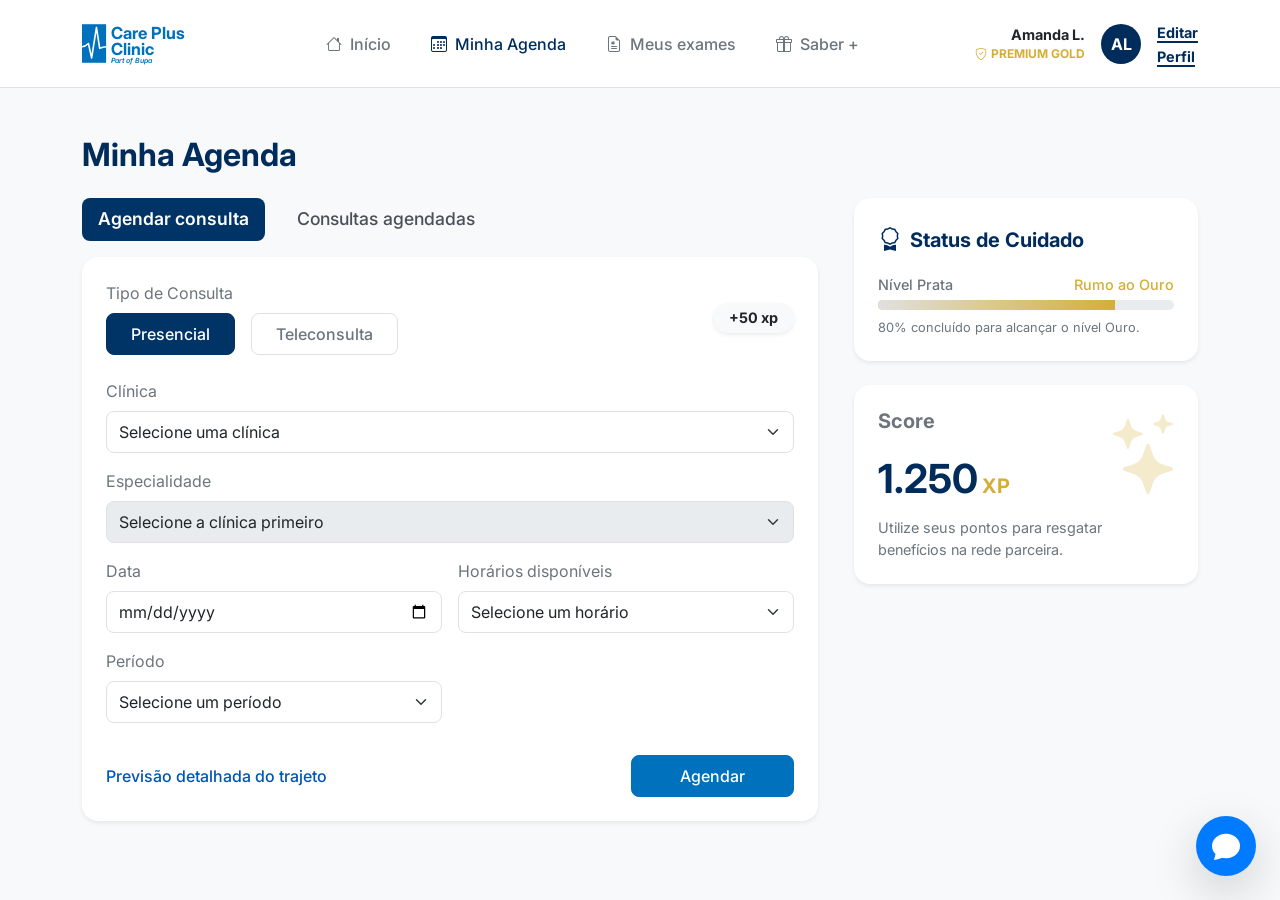
==== agenda.html @ 240b807a "Adicionadas novas clinicas e especialidades" ====
<!DOCTYPE html>
<html lang="pt-BR">
<head>
    <meta charset="UTF-8">
    <meta name="viewport" content="width=device-width, initial-scale=1.0">
    <title>Care Plus - Minha Agenda</title>
    <!-- Bootstrap CSS -->
    <link href="https://cdn.jsdelivr.net/npm/bootstrap@5.3.0/dist/css/bootstrap.min.css" rel="stylesheet">
    <!-- Google Fonts -->
    <link href="https://fonts.googleapis.com/css2?family=Inter:wght@400;500;600;700&display=swap" rel="stylesheet">
    <!-- Bootstrap Icons -->
    <link rel="stylesheet" href="https://cdn.jsdelivr.net/npm/bootstrap-icons@1.11.1/font/bootstrap-icons.css">
    <!-- Custom CSS -->
    <link rel="stylesheet" href="css/global.css">
    <link rel="stylesheet" href="css/agenda.css">
</head>
<body class="bg-light">

    <!-- Navbar -->
    <nav class="navbar navbar-expand-lg navbar-light bg-white border-bottom py-3">
        <div class="container">
            <!-- Brand / Logo -->
            <a class="navbar-brand d-flex align-items-center" href="index.html">
                <svg xmlns="http://www.w3.org/2000/svg" viewBox="0 0 350 140" height="45">
                    <g fill="#0071bc">
                        <!-- Background -->
                        <rect x="0" y="10" width="75" height="120" />
                        <!-- Heartbeat Line -->
                        <path d="M 0 80 Q 10 80 20 70 L 30 115 L 45 20 L 55 85 Q 65 80 75 80" fill="none" stroke="#ffffff" stroke-width="5" stroke-linecap="round" stroke-linejoin="round" />
                        <!-- Text -->
                        <text x="90" y="55" font-family="'Inter', sans-serif" font-size="52" font-weight="700">Care Plus</text>
                        <text x="90" y="105" font-family="'Inter', sans-serif" font-size="52" font-weight="700">Clinic</text>
                        <text x="90" y="130" font-family="'Inter', sans-serif" font-size="22" font-weight="600" font-style="italic">Part of Bupa</text>
                    </g>
                </svg>
            </a>

            <!-- Toggle Button for Mobile -->
            <button class="navbar-toggler" type="button" data-bs-toggle="collapse" data-bs-target="#navbarNav">
                <span class="navbar-toggler-icon"></span>
            </button>

            <!-- Navbar Links -->
            <div class="collapse navbar-collapse" id="navbarNav">
                <ul class="navbar-nav mx-auto">
                    <li class="nav-item me-4">
                        <a class="nav-link fw-medium text-secondary d-flex align-items-center" href="index.html">
                            <i class="bi bi-house me-2"></i> Início
                        </a>
                    </li>
                    <li class="nav-item me-4">
                        <a class="nav-link active fw-medium text-dark d-flex align-items-center" href="agenda.html">
                            <i class="bi bi-calendar3 me-2"></i> Minha Agenda
                        </a>
                    </li>
                    <li class="nav-item me-4">
                        <a class="nav-link fw-medium text-secondary d-flex align-items-center" href="exames.html">
                            <i class="bi bi-file-earmark-medical me-2"></i> Meus exames
                        </a>
                    </li>
                    <li class="nav-item">
                        <a class="nav-link fw-medium text-secondary d-flex align-items-center" href="saber.html">
                            <i class="bi bi-gift me-2"></i> Saber +
                        </a>
                    </li>
                </ul>

                <!-- User Profile -->
                <div class="d-flex align-items-center">
                    <div class="text-end me-3">
                        <div class="fw-bold text-dark" style="font-size: 0.9rem;">Amanda L.</div>
                        <div class="text-warning fw-bold d-flex align-items-center justify-content-end" style="font-size: 0.75rem;">
                            <i class="bi bi-shield-check me-1"></i> PREMIUM GOLD
                        </div>
                    </div>
                    <div class="avatar bg-primary text-white rounded-circle d-flex justify-content-center align-items-center fw-bold" style="width: 40px; height: 40px;">
                        AL
                    </div>
                    <div class="ms-3">
                        <a href="cadastro.html" class="text-decoration-none fw-bold" style="color: #002c5c; font-size: 0.9rem; border-bottom: 2px solid #002c5c;">Editar<br>Perfil</a>
                    </div>
                </div>
            </div>
        </div>
    </nav>

    <!-- Main Content -->
    <main class="container my-5">
        <h2 class="fw-bold mb-4" style="color: #002c5c;">Minha Agenda</h2>

        <div class="row">
            <!-- Left Column: Tabs and Content -->
            <div class="col-lg-8">
                <!-- Tab Buttons -->
                <div class="d-flex mb-3 gap-3">
                    <button class="btn tab-btn active" id="tab-agendar">Agendar consulta</button>
                    <button class="btn tab-btn" id="tab-consultas">Consultas agendadas</button>
                </div>

                <!-- Tab Content: Agendar Consulta -->
                <div class="card border-0 shadow-sm rounded-4 p-4 mb-4 tab-content-panel active" id="content-agendar">
                    <!-- Tipo de Consulta -->
                    <div class="mb-4 d-flex justify-content-between align-items-center">
                        <div>
                            <label class="form-label text-secondary mb-2">Tipo de Consulta</label>
                            <div class="d-flex gap-3">
                                <button type="button" id="btn-tipo-presencial" class="btn btn-primary px-4 py-2 fw-medium rounded-3" style="background-color: #003366; border-color: #003366;">Presencial</button>
                                <button type="button" id="btn-tipo-teleconsulta" class="btn btn-outline-secondary px-4 py-2 fw-medium rounded-3 bg-white" style="border-color: #dee2e6; color: #6c757d;">Teleconsulta</button>
                            </div>
                        </div>
                        <span class="badge bg-light text-dark px-3 py-2 rounded-pill shadow-sm" style="font-size: 0.9rem;">+50 xp</span>
                    </div>

                    <div class="mb-3">
                        <label class="form-label text-secondary">Clínica</label>
                        <select id="select-clinica" class="form-select rounded-3 py-2" style="border-color: #dee2e6;">
                            <option selected disabled>Selecione uma clínica</option>
                            <option value="Saúde da Mulher">Saúde da Mulher</option>
                            <option value="Vida Plus">Vida Plus</option>
                            <option value="Clínica Rios">Clínica Rios</option>
                            <option value="SP Saúde">SP Saúde</option>
                            <option value="Bem Estar Clínica">Bem Estar Clínica</option>
                            <option value="Centro Médico Avançado">Centro Médico Avançado</option>
                        </select>
                    </div>
                    <div class="mb-3">
                        <label class="form-label text-secondary">Especialidade</label>
                        <select id="select-especialidade" class="form-select rounded-3 py-2" style="border-color: #dee2e6;" disabled>
                            <option selected disabled>Selecione a clínica primeiro</option>
                        </select>
                    </div>

                    <div class="row g-3 mb-4">
                        <div class="col-md-6">
                            <label class="form-label text-secondary">Data</label>
                            <input type="date" id="input-data" class="form-control rounded-3 py-2" style="border-color: #dee2e6;">
                        </div>
                        <div class="col-md-6">
                            <label class="form-label text-secondary">Horários disponíveis</label>
                            <select id="select-horario" class="form-select rounded-3 py-2" style="border-color: #dee2e6;">
                                <option selected>Selecione um horário</option>
                                <option value="1">09:00</option>
                                <option value="2">10:00</option>
                                <option value="3">14:00</option>
                                <option value="4">15:30</option>
                            </select>
                        </div>
                        <div class="col-md-6">
                            <label class="form-label text-secondary">Período</label>
                            <select class="form-select rounded-3 py-2" style="border-color: #dee2e6;">
                                <option selected>Selecione um período</option>
                                <option value="1">Manhã</option>
                                <option value="2">Tarde</option>
                            </select>
                        </div>
                    </div>

                    <!-- Footer Actions -->
                    <div class="d-flex justify-content-between align-items-center mt-2">
                        <a href="#" class="text-decoration-none fw-medium" style="color: #0056b3;">Previsão detalhada do trajeto</a>
                        <button id="btn-agendar" type="button" class="btn btn-primary px-5 py-2 fw-medium rounded-3" style="background-color: #0071bc; border-color: #0071bc;" data-bs-toggle="modal" data-bs-target="#confirmacaoModal">
                            Agendar
                        </button>
                    </div>
                </div>

                <!-- Tab Content: Consultas Agendadas -->
                <div class="card border-0 shadow-sm rounded-4 p-4 mb-4 tab-content-panel d-none" id="content-consultas">
                    <p class="text-secondary mb-3">Próximas consultas</p>
                    <div class="border rounded-4 p-4 d-flex justify-content-between align-items-center flex-wrap gap-3">
                        <div>
                            <h5 class="fw-bold mb-3" style="color: #002c5c;">Consulta: Cardiologia com Dr. Roberto</h5>
                            <div class="d-flex gap-4 text-secondary">
                                <span class="d-flex align-items-center bg-light rounded-pill px-3 py-1" style="font-size: 0.9rem;">
                                    <i class="bi bi-clock me-2 text-primary"></i> Hoje às 15:30
                                </span>
                                <span class="d-flex align-items-center" style="font-size: 0.9rem;">
                                    <i class="bi bi-geo-alt me-2"></i> Clínica Central
                                </span>
                            </div>
                        </div>
                        <div class="d-flex gap-2">
                            <button class="btn btn-primary px-4 rounded-3" style="background-color: #0071bc; border-color: #0071bc;">Remarcar</button>
                            <button class="btn btn-outline-danger px-4 rounded-3" style="color: #e56b46; border-color: #e56b46;">Cancelar</button>
                        </div>
                    </div>
                </div>
            </div>

            <!-- Right Column: Info -->
            <div class="col-lg-4 mt-4 mt-lg-0 ps-lg-4">
                <!-- Status de Cuidado -->
                <div class="card border-0 shadow-sm rounded-4 p-4 mb-4">
                    <div class="d-flex align-items-center mb-3 fw-bold fs-5" style="color: #002c5c;">
                        <i class="bi bi-award me-2 fs-4"></i> Status de Cuidado
                    </div>
                    <div class="d-flex justify-content-between text-secondary mb-1 fw-medium" style="font-size: 0.9rem;">
                        <span>Nível Prata</span>
                        <span class="text-warning">Rumo ao Ouro</span>
                    </div>
                    <div class="progress mb-2" style="height: 10px; border-radius: 5px;">
                        <div class="progress-bar bg-warning" role="progressbar" style="width: 80%; background: linear-gradient(90deg, #e0e0e0 0%, #d4af37 100%);" aria-valuenow="80" aria-valuemin="0" aria-valuemax="100"></div>
                    </div>
                    <p class="text-secondary mb-0" style="font-size: 0.8rem;">80% concluído para alcançar o nível Ouro.</p>
                </div>

                <!-- Score -->
                <div class="card border-0 shadow-sm rounded-4 p-4 position-relative overflow-hidden">
                    <h5 class="fw-bold mb-3 text-secondary">Score</h5>
                    <div class="d-flex align-items-baseline mb-2">
                        <span class="fw-bold me-1" style="font-size: 2.5rem; color: #002c5c;">1.250</span>
                        <span class="text-warning fw-bold fs-5">XP</span>
                    </div>
                    <p class="text-secondary mb-0" style="font-size: 0.9rem; z-index: 1;">Utilize seus pontos para resgatar benefícios na rede parceira.</p>
                    <i class="bi bi-stars text-warning position-absolute opacity-25" style="font-size: 5rem; top: 10px; right: 10px; z-index: 0;"></i>
                </div>
            </div>
        </div>
    </main>

    <!-- FAB Button -->
    <button class="btn btn-primary rounded-circle position-fixed bottom-0 end-0 m-4 shadow-lg d-flex justify-content-center align-items-center p-0" style="width: 60px; height: 60px; z-index: 1000; background-color: #007bff; border: none;">
        <i class="bi bi-chat-fill text-white fs-3"></i>
    </button>

    <!-- Modal de Confirmação -->
    <div class="modal fade" id="confirmacaoModal" tabindex="-1" aria-labelledby="confirmacaoModalLabel" aria-hidden="true">
        <div class="modal-dialog modal-dialog-centered">
            <div class="modal-content border-0 rounded-4 shadow">
                <div class="modal-header border-0 pb-0">
                    <button type="button" class="btn-close" data-bs-dismiss="modal" aria-label="Close"></button>
                </div>
                <div class="modal-body text-center p-4 pt-0">
                    <i class="bi bi-calendar-check text-primary mb-3" style="font-size: 3rem;"></i>
                    <h4 class="fw-bold mb-3" style="color: #002c5c;">Confirmar Agendamento</h4>
                    <p class="text-secondary fs-5 mb-4" id="modal-mensagem">
                        Confirma o agendamento da consulta de <strong id="modal-especialidade">Clínica Geral</strong>, no horário <strong id="modal-horario">selecionado</strong> com o(a) doutor(a) na clínica <strong id="modal-clinica">indicada</strong>?
                    </p>
                    <div class="d-flex justify-content-center gap-3">
                        <button type="button" class="btn btn-outline-secondary px-4 py-2 rounded-3 fw-medium" data-bs-dismiss="modal">Não confirmo</button>
                        <button type="button" class="btn btn-primary px-4 py-2 rounded-3 fw-medium" style="background-color: #0d6efd; border-color: #0d6efd;" data-bs-dismiss="modal" onclick="confirmarAgendamento()">Confirmo</button>
                    </div>
                </div>
            </div>
        </div>
    </div>

    <!-- Bootstrap JS -->
    <script src="https://cdn.jsdelivr.net/npm/bootstrap@5.3.0/dist/js/bootstrap.bundle.min.js"></script>
    <!-- Custom JS -->
    <script src="js/agenda.js"></script>
</body>
</html>
---- css/global.css ----
body {
    font-family: 'Inter', sans-serif;
    background-color: #f8f9fc !important;
}

/* Typography Colors */
.text-primary {
    color: #002c5c !important;
}
.bg-primary {
    background-color: #002c5c !important;
}
.text-warning {
    color: #d4af37 !important; /* Gold tone from image */
}
.bg-warning {
    background-color: #d4af37 !important;
}

/* Nav Link Hover states */
.navbar-nav .nav-link {
    transition: color 0.2s ease;
}
.navbar-nav .nav-link:hover {
    color: #002c5c !important;
}
.navbar-nav .nav-link.active {
    color: #002c5c !important;
}
---- css/agenda.css ----
/* Estilos específicos da tela de agenda */

/* Estilos das Abas */
.tab-btn {
    background-color: transparent;
    color: #495057;
    border: none;
    font-size: 1.1rem;
    padding: 0.5rem 1rem;
    border-radius: 8px;
    font-weight: 500;
    transition: all 0.3s ease;
}

.tab-btn:hover {
    background-color: #f8f9fa;
    color: #002c5c;
}

.tab-btn.active {
    background-color: #003366;
    color: white;
    font-weight: 600;
}

/* Transição de painéis */
.tab-content-panel {
    transition: opacity 0.3s ease;
}
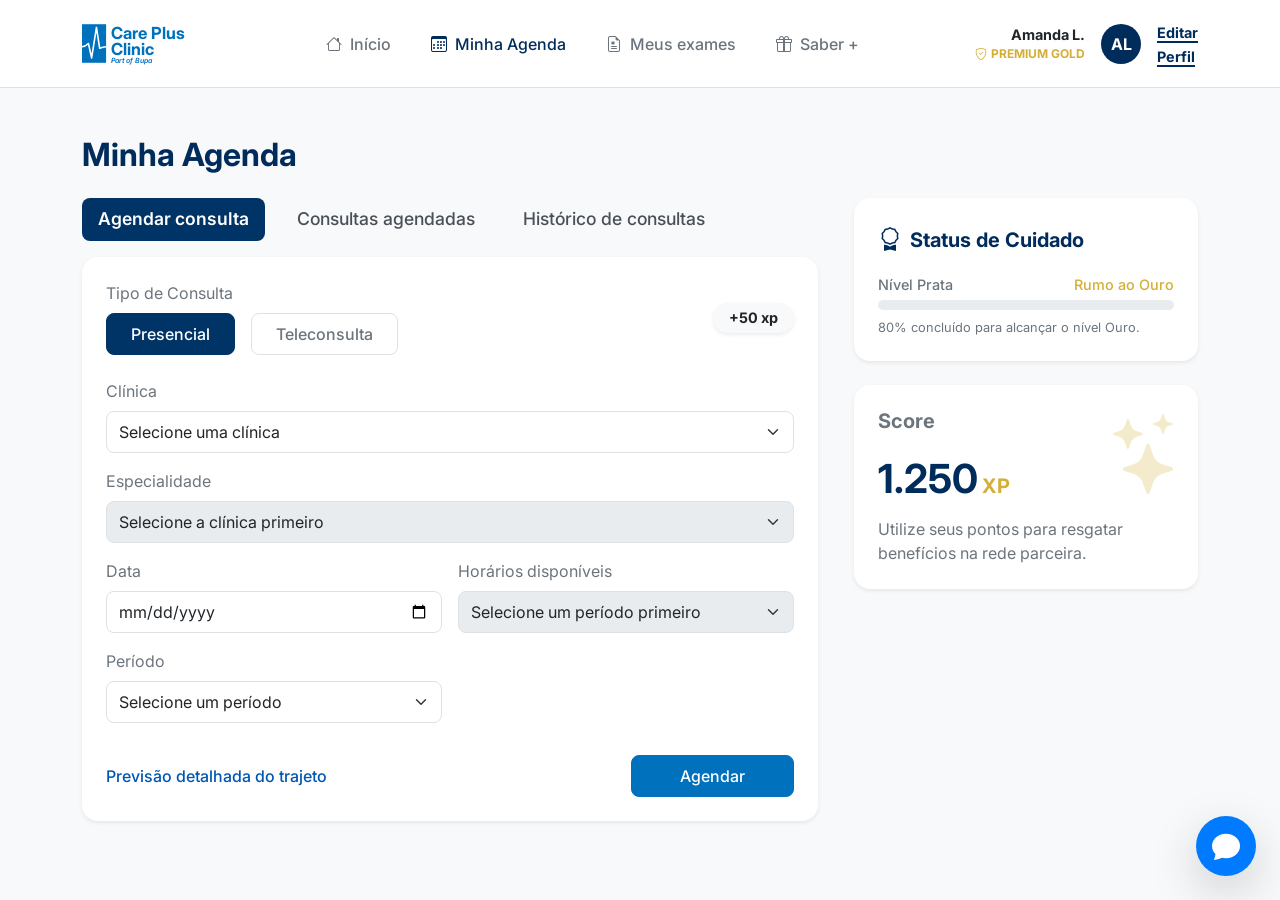
==== commit 31efbfa0: "feat: implement dynamic scheduling interface with new agenda tabs, integrated JavaScript logic, and " ====
--- a/agenda.html
+++ b/agenda.html
@@ -68,16 +68,16 @@
                 <!-- User Profile -->
                 <div class="d-flex align-items-center">
                     <div class="text-end me-3">
-                        <div class="fw-bold text-dark" style="font-size: 0.9rem;">Amanda L.</div>
-                        <div class="text-warning fw-bold d-flex align-items-center justify-content-end" style="font-size: 0.75rem;">
+                        <div class="fw-bold text-dark text-sm">Amanda L.</div>
+                        <div class="text-warning fw-bold d-flex align-items-center justify-content-end text-xs">
                             <i class="bi bi-shield-check me-1"></i> PREMIUM GOLD
                         </div>
                     </div>
-                    <div class="avatar bg-primary text-white rounded-circle d-flex justify-content-center align-items-center fw-bold" style="width: 40px; height: 40px;">
+                    <div class="avatar avatar-sm bg-primary text-white rounded-circle d-flex justify-content-center align-items-center fw-bold">
                         AL
                     </div>
                     <div class="ms-3">
-                        <a href="cadastro.html" class="text-decoration-none fw-bold" style="color: #002c5c; font-size: 0.9rem; border-bottom: 2px solid #002c5c;">Editar<br>Perfil</a>
+                        <a href="cadastro.html" class="link-edit-profile">Editar<br>Perfil</a>
                     </div>
                 </div>
             </div>
@@ -86,15 +86,16 @@
 
     <!-- Main Content -->
     <main class="container my-5">
-        <h2 class="fw-bold mb-4" style="color: #002c5c;">Minha Agenda</h2>
+        <h2 class="fw-bold mb-4 text-brand-primary">Minha Agenda</h2>
 
         <div class="row">
             <!-- Left Column: Tabs and Content -->
             <div class="col-lg-8">
                 <!-- Tab Buttons -->
-                <div class="d-flex mb-3 gap-3">
+                <div class="d-flex mb-3 gap-3 flex-wrap">
                     <button class="btn tab-btn active" id="tab-agendar">Agendar consulta</button>
                     <button class="btn tab-btn" id="tab-consultas">Consultas agendadas</button>
+                    <button class="btn tab-btn" id="tab-historico">Histórico de consultas</button>
                 </div>
 
                 <!-- Tab Content: Agendar Consulta -->
@@ -104,16 +105,16 @@
                         <div>
                             <label class="form-label text-secondary mb-2">Tipo de Consulta</label>
                             <div class="d-flex gap-3">
-                                <button type="button" id="btn-tipo-presencial" class="btn btn-primary px-4 py-2 fw-medium rounded-3" style="background-color: #003366; border-color: #003366;">Presencial</button>
-                                <button type="button" id="btn-tipo-teleconsulta" class="btn btn-outline-secondary px-4 py-2 fw-medium rounded-3 bg-white" style="border-color: #dee2e6; color: #6c757d;">Teleconsulta</button>
-                            </div>
-                        </div>
-                        <span class="badge bg-light text-dark px-3 py-2 rounded-pill shadow-sm" style="font-size: 0.9rem;">+50 xp</span>
+                                <button type="button" id="btn-tipo-presencial" class="btn px-4 py-2 fw-medium rounded-3 btn-presencial-active">Presencial</button>
+                                <button type="button" id="btn-tipo-teleconsulta" class="btn px-4 py-2 fw-medium rounded-3 btn-teleconsulta-inactive">Teleconsulta</button>
+                            </div>
+                        </div>
+                        <span class="badge bg-light text-dark px-3 py-2 rounded-pill shadow-sm text-sm">+50 xp</span>
                     </div>
 
                     <div class="mb-3">
                         <label class="form-label text-secondary">Clínica</label>
-                        <select id="select-clinica" class="form-select rounded-3 py-2" style="border-color: #dee2e6;">
+                        <select id="select-clinica" class="form-select rounded-3 py-2 border-input-custom">
                             <option selected disabled>Selecione uma clínica</option>
                             <option value="Saúde da Mulher">Saúde da Mulher</option>
                             <option value="Vida Plus">Vida Plus</option>
@@ -125,7 +126,7 @@
                     </div>
                     <div class="mb-3">
                         <label class="form-label text-secondary">Especialidade</label>
-                        <select id="select-especialidade" class="form-select rounded-3 py-2" style="border-color: #dee2e6;" disabled>
+                        <select id="select-especialidade" class="form-select rounded-3 py-2 border-input-custom" disabled>
                             <option selected disabled>Selecione a clínica primeiro</option>
                         </select>
                     </div>
@@ -133,32 +134,28 @@
                     <div class="row g-3 mb-4">
                         <div class="col-md-6">
                             <label class="form-label text-secondary">Data</label>
-                            <input type="date" id="input-data" class="form-control rounded-3 py-2" style="border-color: #dee2e6;">
+                            <input type="date" id="input-data" class="form-control rounded-3 py-2 border-input-custom">
                         </div>
                         <div class="col-md-6">
                             <label class="form-label text-secondary">Horários disponíveis</label>
-                            <select id="select-horario" class="form-select rounded-3 py-2" style="border-color: #dee2e6;">
-                                <option selected>Selecione um horário</option>
-                                <option value="1">09:00</option>
-                                <option value="2">10:00</option>
-                                <option value="3">14:00</option>
-                                <option value="4">15:30</option>
+                            <select id="select-horario" class="form-select rounded-3 py-2 border-input-custom">
+                                <option selected disabled>Selecione um período primeiro</option>
                             </select>
                         </div>
                         <div class="col-md-6">
                             <label class="form-label text-secondary">Período</label>
-                            <select class="form-select rounded-3 py-2" style="border-color: #dee2e6;">
-                                <option selected>Selecione um período</option>
-                                <option value="1">Manhã</option>
-                                <option value="2">Tarde</option>
+                            <select id="select-periodo" class="form-select rounded-3 py-2 border-input-custom">
+                                <option selected disabled>Selecione um período</option>
+                                <option value="Manhã">Manhã</option>
+                                <option value="Tarde">Tarde</option>
                             </select>
                         </div>
                     </div>
 
                     <!-- Footer Actions -->
                     <div class="d-flex justify-content-between align-items-center mt-2">
-                        <a href="#" class="text-decoration-none fw-medium" style="color: #0056b3;">Previsão detalhada do trajeto</a>
-                        <button id="btn-agendar" type="button" class="btn btn-primary px-5 py-2 fw-medium rounded-3" style="background-color: #0071bc; border-color: #0071bc;" data-bs-toggle="modal" data-bs-target="#confirmacaoModal">
+                        <a href="#" class="text-link text-decoration-none fw-medium">Previsão detalhada do trajeto</a>
+                        <button id="btn-agendar" type="button" class="btn btn-brand-primary px-5 py-2 fw-medium rounded-3" data-bs-toggle="modal" data-bs-target="#confirmacaoModal">
                             Agendar
                         </button>
                     </div>
@@ -167,21 +164,59 @@
                 <!-- Tab Content: Consultas Agendadas -->
                 <div class="card border-0 shadow-sm rounded-4 p-4 mb-4 tab-content-panel d-none" id="content-consultas">
                     <p class="text-secondary mb-3">Próximas consultas</p>
-                    <div class="border rounded-4 p-4 d-flex justify-content-between align-items-center flex-wrap gap-3">
-                        <div>
-                            <h5 class="fw-bold mb-3" style="color: #002c5c;">Consulta: Cardiologia com Dr. Roberto</h5>
-                            <div class="d-flex gap-4 text-secondary">
-                                <span class="d-flex align-items-center bg-light rounded-pill px-3 py-1" style="font-size: 0.9rem;">
-                                    <i class="bi bi-clock me-2 text-primary"></i> Hoje às 15:30
+                    <div id="listaConsultasAgendadas">
+                        <!-- Default -->
+                        <div class="border rounded-4 p-4 mb-3 d-flex justify-content-between align-items-center flex-wrap gap-3 consulta-item" id="consulta-default">
+                            <div>
+                                <h5 class="fw-bold mb-3 text-brand-primary">Consulta: Cardiologia com Dr. Roberto</h5>
+                                <div class="d-flex gap-4 text-secondary flex-wrap">
+                                    <span class="d-flex align-items-center bg-light rounded-pill px-3 py-1 text-sm">
+                                        <i class="bi bi-clock me-2 text-primary"></i> Hoje às 15:30
+                                    </span>
+                                    <span class="d-flex align-items-center text-sm">
+                                        <i class="bi bi-geo-alt me-2"></i> Clínica Central
+                                    </span>
+                                </div>
+                            </div>
+                            <div class="d-flex gap-2">
+                                <button class="btn btn-brand-primary px-4 rounded-3" onclick="solicitarRemarcacaoConsulta('default', 'Cardiologia', 'Clínica Central')">Remarcar</button>
+                                <button class="btn btn-outline-brand-danger px-4 rounded-3" onclick="cancelarConsulta('default')">Desmarcar</button>
+                            </div>
+                        </div>
+                    </div>
+                </div>
+
+                <!-- Tab Content: Histórico de Consultas -->
+                <div class="card border-0 shadow-sm rounded-4 p-4 mb-4 tab-content-panel d-none" id="content-historico">
+                    <p class="text-secondary mb-3">Consultas anteriores</p>
+                    
+                    <div class="border rounded-4 p-3 mb-3">
+                        <h6 class="fw-bold mb-2" style="color: #002c5c;">Clínica Geral com Dra. Ana</h6>
+                        <div class="d-flex justify-content-between align-items-end flex-wrap gap-2">
+                            <div class="d-flex gap-4 text-secondary" style="font-size: 0.85rem;">
+                                <span class="d-flex align-items-center">
+                                    <i class="bi bi-calendar3 me-1"></i> 10 de Jan 2026
                                 </span>
-                                <span class="d-flex align-items-center" style="font-size: 0.9rem;">
-                                    <i class="bi bi-geo-alt me-2"></i> Clínica Central
+                                <span class="d-flex align-items-center">
+                                    <i class="bi bi-geo-alt me-1"></i> Bem Estar Clínica
                                 </span>
                             </div>
-                        </div>
-                        <div class="d-flex gap-2">
-                            <button class="btn btn-primary px-4 rounded-3" style="background-color: #0071bc; border-color: #0071bc;">Remarcar</button>
-                            <button class="btn btn-outline-danger px-4 rounded-3" style="color: #e56b46; border-color: #e56b46;">Cancelar</button>
+                            <span class="badge bg-success text-white rounded-pill px-3 py-1">Realizada</span>
+                        </div>
+                    </div>
+
+                    <div class="border rounded-4 p-3">
+                        <h6 class="fw-bold mb-2" style="color: #002c5c;">Dermatologia com Dr. Carlos</h6>
+                        <div class="d-flex justify-content-between align-items-end flex-wrap gap-2">
+                            <div class="d-flex gap-4 text-secondary" style="font-size: 0.85rem;">
+                                <span class="d-flex align-items-center">
+                                    <i class="bi bi-calendar3 me-1"></i> 15 de Nov 2025
+                                </span>
+                                <span class="d-flex align-items-center">
+                                    <i class="bi bi-geo-alt me-1"></i> Vida Plus
+                                </span>
+                            </div>
+                            <span class="badge bg-success text-white rounded-pill px-3 py-1">Realizada</span>
                         </div>
                     </div>
                 </div>
@@ -191,35 +226,35 @@
             <div class="col-lg-4 mt-4 mt-lg-0 ps-lg-4">
                 <!-- Status de Cuidado -->
                 <div class="card border-0 shadow-sm rounded-4 p-4 mb-4">
-                    <div class="d-flex align-items-center mb-3 fw-bold fs-5" style="color: #002c5c;">
+                    <div class="d-flex align-items-center mb-3 fw-bold fs-5 text-brand-primary">
                         <i class="bi bi-award me-2 fs-4"></i> Status de Cuidado
                     </div>
-                    <div class="d-flex justify-content-between text-secondary mb-1 fw-medium" style="font-size: 0.9rem;">
+                    <div class="d-flex justify-content-between text-secondary mb-1 fw-medium text-sm">
                         <span>Nível Prata</span>
                         <span class="text-warning">Rumo ao Ouro</span>
                     </div>
-                    <div class="progress mb-2" style="height: 10px; border-radius: 5px;">
-                        <div class="progress-bar bg-warning" role="progressbar" style="width: 80%; background: linear-gradient(90deg, #e0e0e0 0%, #d4af37 100%);" aria-valuenow="80" aria-valuemin="0" aria-valuemax="100"></div>
-                    </div>
-                    <p class="text-secondary mb-0" style="font-size: 0.8rem;">80% concluído para alcançar o nível Ouro.</p>
+                    <div class="progress mb-2 progress-custom">
+                        <div class="progress-bar bg-warning progress-gradient w-80" role="progressbar" aria-valuenow="80" aria-valuemin="0" aria-valuemax="100"></div>
+                    </div>
+                    <p class="text-secondary mb-0 text-xs-alt">80% concluído para alcançar o nível Ouro.</p>
                 </div>
 
                 <!-- Score -->
                 <div class="card border-0 shadow-sm rounded-4 p-4 position-relative overflow-hidden">
                     <h5 class="fw-bold mb-3 text-secondary">Score</h5>
                     <div class="d-flex align-items-baseline mb-2">
-                        <span class="fw-bold me-1" style="font-size: 2.5rem; color: #002c5c;">1.250</span>
+                        <span class="fw-bold me-1 score-value">1.250</span>
                         <span class="text-warning fw-bold fs-5">XP</span>
                     </div>
-                    <p class="text-secondary mb-0" style="font-size: 0.9rem; z-index: 1;">Utilize seus pontos para resgatar benefícios na rede parceira.</p>
-                    <i class="bi bi-stars text-warning position-absolute opacity-25" style="font-size: 5rem; top: 10px; right: 10px; z-index: 0;"></i>
+                    <p class="text-secondary mb-0 score-text">Utilize seus pontos para resgatar benefícios na rede parceira.</p>
+                    <i class="bi bi-stars text-warning position-absolute opacity-25 score-icon-bg"></i>
                 </div>
             </div>
         </div>
     </main>
 
     <!-- FAB Button -->
-    <button class="btn btn-primary rounded-circle position-fixed bottom-0 end-0 m-4 shadow-lg d-flex justify-content-center align-items-center p-0" style="width: 60px; height: 60px; z-index: 1000; background-color: #007bff; border: none;">
+    <button class="btn btn-primary rounded-circle position-fixed bottom-0 end-0 m-4 shadow-lg d-flex justify-content-center align-items-center p-0 fab-btn">
         <i class="bi bi-chat-fill text-white fs-3"></i>
     </button>
 
@@ -231,14 +266,33 @@
                     <button type="button" class="btn-close" data-bs-dismiss="modal" aria-label="Close"></button>
                 </div>
                 <div class="modal-body text-center p-4 pt-0">
-                    <i class="bi bi-calendar-check text-primary mb-3" style="font-size: 3rem;"></i>
-                    <h4 class="fw-bold mb-3" style="color: #002c5c;">Confirmar Agendamento</h4>
+                    <i class="bi bi-calendar-check text-primary mb-3 modal-icon-lg"></i>
+                    <h4 class="fw-bold mb-3 text-brand-primary">Confirmar Agendamento</h4>
                     <p class="text-secondary fs-5 mb-4" id="modal-mensagem">
                         Confirma o agendamento da consulta de <strong id="modal-especialidade">Clínica Geral</strong>, no horário <strong id="modal-horario">selecionado</strong> com o(a) doutor(a) na clínica <strong id="modal-clinica">indicada</strong>?
                     </p>
                     <div class="d-flex justify-content-center gap-3">
                         <button type="button" class="btn btn-outline-secondary px-4 py-2 rounded-3 fw-medium" data-bs-dismiss="modal">Não confirmo</button>
-                        <button type="button" class="btn btn-primary px-4 py-2 rounded-3 fw-medium" style="background-color: #0d6efd; border-color: #0d6efd;" data-bs-dismiss="modal" onclick="confirmarAgendamento()">Confirmo</button>
+                        <button type="button" class="btn btn-primary px-4 py-2 rounded-3 fw-medium" data-bs-dismiss="modal" onclick="confirmarAgendamento()">Confirmo</button>
+                    </div>
+                </div>
+            </div>
+        </div>
+    </div>
+
+    <!-- Modal Confirmar Remarcação Agenda -->
+    <div class="modal fade" id="modalConfirmarRemarcacaoAgenda" tabindex="-1">
+        <div class="modal-dialog modal-dialog-centered">
+            <div class="modal-content rounded-4 border-0 shadow">
+                <div class="modal-body text-center p-5">
+                    <div class="mb-4">
+                        <i class="bi bi-question-circle text-warning modal-icon-xl"></i>
+                    </div>
+                    <h4 class="fw-bold mb-3 text-brand-primary">Remarcar Consulta?</h4>
+                    <p class="text-secondary mb-4">Tem certeza que deseja remarcar a sua consulta de <strong id="nomeConsultaRemarcacao"></strong>?</p>
+                    <div class="d-flex gap-3 justify-content-center">
+                        <button type="button" class="btn btn-outline-secondary px-4 py-2 rounded-pill fw-bold" data-bs-dismiss="modal">Não</button>
+                        <button type="button" class="btn btn-primary px-4 py-2 rounded-pill fw-bold" onclick="confirmarRemarcacaoAgenda()">Sim</button>
                     </div>
                 </div>
             </div>
--- a/css/agenda.css
+++ b/css/agenda.css
@@ -1,6 +1,16 @@
 /* Estilos específicos da tela de agenda */
 
-/* Estilos das Abas */
+/* Cores e Tipografia */
+.text-brand-primary { color: #002c5c !important; }
+.text-brand-danger { color: #e56b46 !important; }
+.text-link { color: #0056b3 !important; }
+
+.text-sm { font-size: 0.9rem !important; }
+.text-xs { font-size: 0.75rem !important; }
+.text-xs-alt { font-size: 0.8rem !important; }
+.text-md { font-size: 0.85rem !important; }
+
+/* Botões */
 .tab-btn {
     background-color: transparent;
     color: #495057;
@@ -23,7 +33,109 @@
     font-weight: 600;
 }
 
+.tab-btn-outline {
+    border: 1px solid #dee2e6 !important;
+}
+
+.tab-btn-outline.active {
+    border: none !important;
+}
+
+.btn-brand-primary {
+    background-color: #0071bc !important;
+    border-color: #0071bc !important;
+    color: white !important;
+}
+
+.btn-brand-primary:hover {
+    background-color: #005a96 !important;
+    border-color: #005a96 !important;
+}
+
+.btn-outline-brand-danger {
+    color: #e56b46 !important;
+    border-color: #e56b46 !important;
+    background-color: transparent !important;
+}
+
+.btn-outline-brand-danger:hover {
+    background-color: #e56b46 !important;
+    color: white !important;
+}
+
+.btn-presencial-active {
+    background-color: #003366 !important;
+    border-color: #003366 !important;
+    color: #fff !important;
+}
+
+.btn-teleconsulta-inactive {
+    background-color: transparent !important;
+    border-color: #dee2e6 !important;
+    color: #6c757d !important;
+}
+
 /* Transição de painéis */
 .tab-content-panel {
     transition: opacity 0.3s ease;
 }
+
+/* Outros Utilitários */
+.avatar-sm {
+    width: 40px;
+    height: 40px;
+}
+
+.link-edit-profile {
+    color: #002c5c;
+    font-size: 0.9rem;
+    border-bottom: 2px solid #002c5c;
+    text-decoration: none;
+    font-weight: bold;
+}
+
+.border-input-custom {
+    border-color: #dee2e6 !important;
+}
+
+.progress-custom {
+    height: 10px;
+    border-radius: 5px;
+}
+
+.progress-gradient {
+    background: linear-gradient(90deg, #e0e0e0 0%, #d4af37 100%) !important;
+}
+
+.score-value {
+    font-size: 2.5rem;
+    color: #002c5c;
+}
+
+.score-icon-bg {
+    font-size: 5rem;
+    top: 10px;
+    right: 10px;
+    z-index: 0;
+}
+
+.fab-btn {
+    width: 60px;
+    height: 60px;
+    z-index: 1000;
+    background-color: #007bff;
+    border: none;
+    transition: transform 0.2s;
+}
+
+.fab-btn:hover {
+    transform: scale(1.05);
+}
+
+.modal-icon-lg {
+    font-size: 3rem;
+}
+
+.modal-icon-xl {
+    font-size: 4rem;
+}
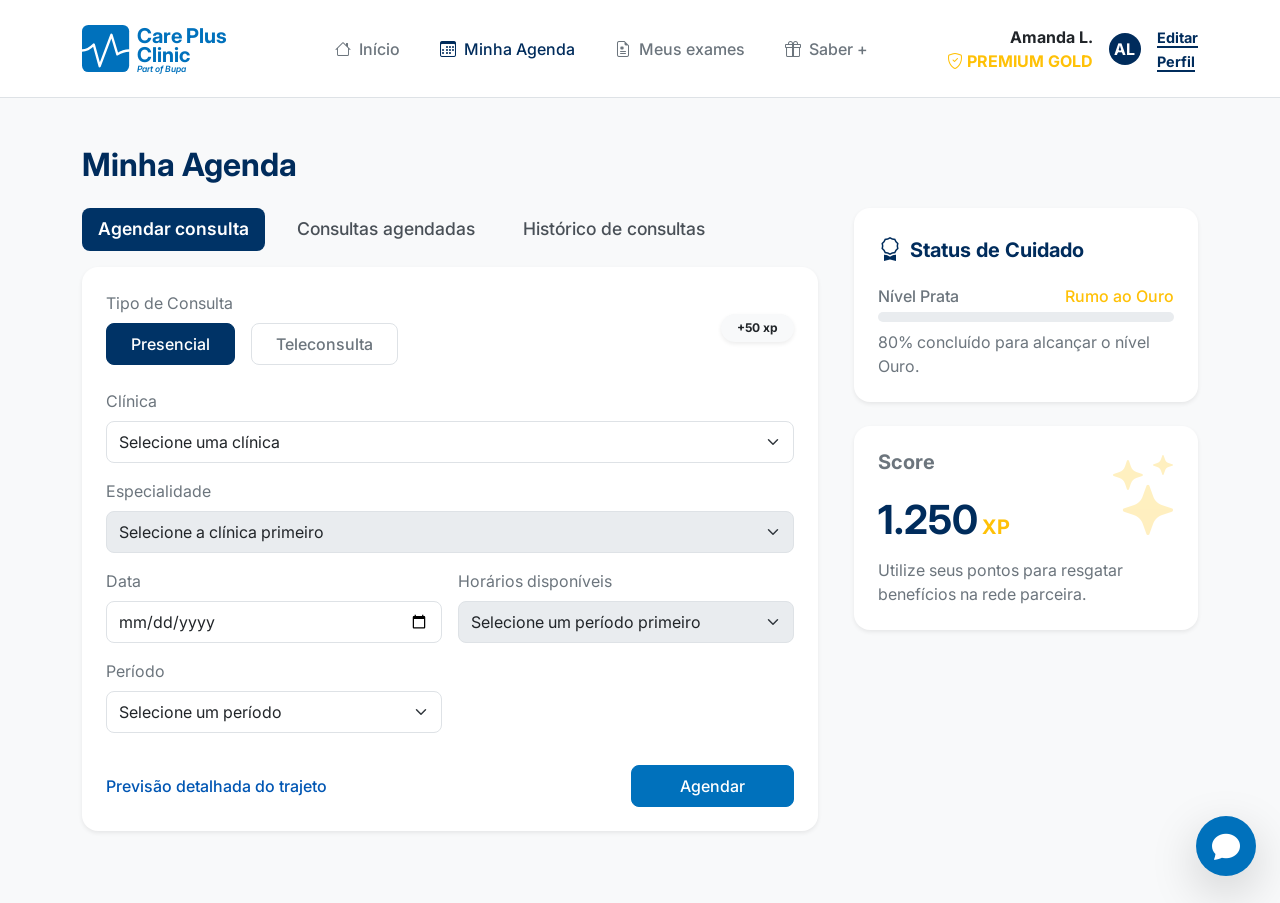
==== commit 472bf13f: "feat: corrige layout de exames e adiciona listas exaustivas de exames por categoria" ====
--- a/agenda.html
+++ b/agenda.html
@@ -4,43 +4,29 @@
     <meta charset="UTF-8">
     <meta name="viewport" content="width=device-width, initial-scale=1.0">
     <title>Care Plus - Minha Agenda</title>
-    <!-- Bootstrap CSS -->
     <link href="https://cdn.jsdelivr.net/npm/bootstrap@5.3.0/dist/css/bootstrap.min.css" rel="stylesheet">
-    <!-- Google Fonts -->
     <link href="https://fonts.googleapis.com/css2?family=Inter:wght@400;500;600;700&display=swap" rel="stylesheet">
-    <!-- Bootstrap Icons -->
     <link rel="stylesheet" href="https://cdn.jsdelivr.net/npm/bootstrap-icons@1.11.1/font/bootstrap-icons.css">
-    <!-- Custom CSS -->
     <link rel="stylesheet" href="css/global.css">
     <link rel="stylesheet" href="css/agenda.css">
 </head>
 <body class="bg-light">
-
-    <!-- Navbar -->
     <nav class="navbar navbar-expand-lg navbar-light bg-white border-bottom py-3">
         <div class="container">
-            <!-- Brand / Logo -->
             <a class="navbar-brand d-flex align-items-center" href="index.html">
-                <svg xmlns="http://www.w3.org/2000/svg" viewBox="0 0 350 140" height="45">
+                <svg xmlns="http://www.w3.org/2000/svg" viewBox="0 0 400 140" height="55">
                     <g fill="#0071bc">
-                        <!-- Background -->
-                        <rect x="0" y="10" width="75" height="120" />
-                        <!-- Heartbeat Line -->
-                        <path d="M 0 80 Q 10 80 20 70 L 30 115 L 45 20 L 55 85 Q 65 80 75 80" fill="none" stroke="#ffffff" stroke-width="5" stroke-linecap="round" stroke-linejoin="round" />
-                        <!-- Text -->
-                        <text x="90" y="55" font-family="'Inter', sans-serif" font-size="52" font-weight="700">Care Plus</text>
-                        <text x="90" y="105" font-family="'Inter', sans-serif" font-size="52" font-weight="700">Clinic</text>
-                        <text x="90" y="130" font-family="'Inter', sans-serif" font-size="22" font-weight="600" font-style="italic">Part of Bupa</text>
+                        <rect x="0" y="10" width="120" height="120" rx="16" />
+                        <path d="M 0 75 Q 15 75 30 60 L 45 115 L 75 35 L 90 85 Q 105 75 120 75" fill="none" stroke="#ffffff" stroke-width="6" stroke-linecap="round" stroke-linejoin="round" />
+                        <text x="140" y="55" font-family="'Inter', sans-serif" font-size="52" font-weight="700">Care Plus</text>
+                        <text x="140" y="105" font-family="'Inter', sans-serif" font-size="52" font-weight="700">Clinic</text>
+                        <text x="140" y="130" font-family="'Inter', sans-serif" font-size="22" font-weight="600" font-style="italic">Part of Bupa</text>
                     </g>
                 </svg>
             </a>
-
-            <!-- Toggle Button for Mobile -->
             <button class="navbar-toggler" type="button" data-bs-toggle="collapse" data-bs-target="#navbarNav">
                 <span class="navbar-toggler-icon"></span>
             </button>
-
-            <!-- Navbar Links -->
             <div class="collapse navbar-collapse" id="navbarNav">
                 <ul class="navbar-nav mx-auto">
                     <li class="nav-item me-4">
@@ -64,11 +50,9 @@
                         </a>
                     </li>
                 </ul>
-
-                <!-- User Profile -->
                 <div class="d-flex align-items-center">
                     <div class="text-end me-3">
-                        <div class="fw-bold text-dark text-sm">Amanda L.</div>
+                        <div class="fw-bold text-dark text-sm user-header-name">Amanda L.</div>
                         <div class="text-warning fw-bold d-flex align-items-center justify-content-end text-xs">
                             <i class="bi bi-shield-check me-1"></i> PREMIUM GOLD
                         </div>
@@ -83,24 +67,16 @@
             </div>
         </div>
     </nav>
-
-    <!-- Main Content -->
     <main class="container my-5">
         <h2 class="fw-bold mb-4 text-brand-primary">Minha Agenda</h2>
-
         <div class="row">
-            <!-- Left Column: Tabs and Content -->
             <div class="col-lg-8">
-                <!-- Tab Buttons -->
                 <div class="d-flex mb-3 gap-3 flex-wrap">
                     <button class="btn tab-btn active" id="tab-agendar">Agendar consulta</button>
                     <button class="btn tab-btn" id="tab-consultas">Consultas agendadas</button>
                     <button class="btn tab-btn" id="tab-historico">Histórico de consultas</button>
                 </div>
-
-                <!-- Tab Content: Agendar Consulta -->
                 <div class="card border-0 shadow-sm rounded-4 p-4 mb-4 tab-content-panel active" id="content-agendar">
-                    <!-- Tipo de Consulta -->
                     <div class="mb-4 d-flex justify-content-between align-items-center">
                         <div>
                             <label class="form-label text-secondary mb-2">Tipo de Consulta</label>
@@ -111,7 +87,6 @@
                         </div>
                         <span class="badge bg-light text-dark px-3 py-2 rounded-pill shadow-sm text-sm">+50 xp</span>
                     </div>
-
                     <div class="mb-3">
                         <label class="form-label text-secondary">Clínica</label>
                         <select id="select-clinica" class="form-select rounded-3 py-2 border-input-custom">
@@ -130,7 +105,6 @@
                             <option selected disabled>Selecione a clínica primeiro</option>
                         </select>
                     </div>
-
                     <div class="row g-3 mb-4">
                         <div class="col-md-6">
                             <label class="form-label text-secondary">Data</label>
@@ -151,8 +125,6 @@
                             </select>
                         </div>
                     </div>
-
-                    <!-- Footer Actions -->
                     <div class="d-flex justify-content-between align-items-center mt-2">
                         <a href="#" class="text-link text-decoration-none fw-medium">Previsão detalhada do trajeto</a>
                         <button id="btn-agendar" type="button" class="btn btn-brand-primary px-5 py-2 fw-medium rounded-3" data-bs-toggle="modal" data-bs-target="#confirmacaoModal">
@@ -160,12 +132,9 @@
                         </button>
                     </div>
                 </div>
-
-                <!-- Tab Content: Consultas Agendadas -->
                 <div class="card border-0 shadow-sm rounded-4 p-4 mb-4 tab-content-panel d-none" id="content-consultas">
                     <p class="text-secondary mb-3">Próximas consultas</p>
                     <div id="listaConsultasAgendadas">
-                        <!-- Default -->
                         <div class="border rounded-4 p-4 mb-3 d-flex justify-content-between align-items-center flex-wrap gap-3 consulta-item" id="consulta-default">
                             <div>
                                 <h5 class="fw-bold mb-3 text-brand-primary">Consulta: Cardiologia com Dr. Roberto</h5>
@@ -185,15 +154,12 @@
                         </div>
                     </div>
                 </div>
-
-                <!-- Tab Content: Histórico de Consultas -->
                 <div class="card border-0 shadow-sm rounded-4 p-4 mb-4 tab-content-panel d-none" id="content-historico">
                     <p class="text-secondary mb-3">Consultas anteriores</p>
-                    
                     <div class="border rounded-4 p-3 mb-3">
-                        <h6 class="fw-bold mb-2" style="color: #002c5c;">Clínica Geral com Dra. Ana</h6>
+                        <h6 class="fw-bold mb-2 text-brand-primary">Clínica Geral com Dra. Ana</h6>
                         <div class="d-flex justify-content-between align-items-end flex-wrap gap-2">
-                            <div class="d-flex gap-4 text-secondary" style="font-size: 0.85rem;">
+                            <div class="d-flex gap-4 text-secondary font-sm">
                                 <span class="d-flex align-items-center">
                                     <i class="bi bi-calendar3 me-1"></i> 10 de Jan 2026
                                 </span>
@@ -204,11 +170,10 @@
                             <span class="badge bg-success text-white rounded-pill px-3 py-1">Realizada</span>
                         </div>
                     </div>
-
                     <div class="border rounded-4 p-3">
-                        <h6 class="fw-bold mb-2" style="color: #002c5c;">Dermatologia com Dr. Carlos</h6>
+                        <h6 class="fw-bold mb-2 text-brand-primary">Dermatologia com Dr. Carlos</h6>
                         <div class="d-flex justify-content-between align-items-end flex-wrap gap-2">
-                            <div class="d-flex gap-4 text-secondary" style="font-size: 0.85rem;">
+                            <div class="d-flex gap-4 text-secondary font-sm">
                                 <span class="d-flex align-items-center">
                                     <i class="bi bi-calendar3 me-1"></i> 15 de Nov 2025
                                 </span>
@@ -221,10 +186,7 @@
                     </div>
                 </div>
             </div>
-
-            <!-- Right Column: Info -->
             <div class="col-lg-4 mt-4 mt-lg-0 ps-lg-4">
-                <!-- Status de Cuidado -->
                 <div class="card border-0 shadow-sm rounded-4 p-4 mb-4">
                     <div class="d-flex align-items-center mb-3 fw-bold fs-5 text-brand-primary">
                         <i class="bi bi-award me-2 fs-4"></i> Status de Cuidado
@@ -238,8 +200,6 @@
                     </div>
                     <p class="text-secondary mb-0 text-xs-alt">80% concluído para alcançar o nível Ouro.</p>
                 </div>
-
-                <!-- Score -->
                 <div class="card border-0 shadow-sm rounded-4 p-4 position-relative overflow-hidden">
                     <h5 class="fw-bold mb-3 text-secondary">Score</h5>
                     <div class="d-flex align-items-baseline mb-2">
@@ -252,13 +212,9 @@
             </div>
         </div>
     </main>
-
-    <!-- FAB Button -->
     <button class="btn btn-primary rounded-circle position-fixed bottom-0 end-0 m-4 shadow-lg d-flex justify-content-center align-items-center p-0 fab-btn">
         <i class="bi bi-chat-fill text-white fs-3"></i>
     </button>
-
-    <!-- Modal de Confirmação -->
     <div class="modal fade" id="confirmacaoModal" tabindex="-1" aria-labelledby="confirmacaoModalLabel" aria-hidden="true">
         <div class="modal-dialog modal-dialog-centered">
             <div class="modal-content border-0 rounded-4 shadow">
@@ -279,8 +235,6 @@
             </div>
         </div>
     </div>
-
-    <!-- Modal Confirmar Remarcação Agenda -->
     <div class="modal fade" id="modalConfirmarRemarcacaoAgenda" tabindex="-1">
         <div class="modal-dialog modal-dialog-centered">
             <div class="modal-content rounded-4 border-0 shadow">
@@ -298,10 +252,8 @@
             </div>
         </div>
     </div>
-
-    <!-- Bootstrap JS -->
     <script src="https://cdn.jsdelivr.net/npm/bootstrap@5.3.0/dist/js/bootstrap.bundle.min.js"></script>
-    <!-- Custom JS -->
+    <script src="js/global.js"></script>
     <script src="js/agenda.js"></script>
 </body>
-</html>
+</html>
--- a/css/global.css
+++ b/css/global.css
@@ -1,29 +1,50 @@
+:root {
+    --primary-color: #002c5c;
+    --secondary-color: #0071bc;
+    --dark-navy: #001f3f;
+    --gold: #d4af37;
+    --light-gray: #f8f9fc;
+    --border-gray: #dee2e6;
+    --text-muted: #6c757d;
+    --success-green: #198754;
+    --warning-yellow: #ffc107;
+}
 body {
     font-family: 'Inter', sans-serif;
-    background-color: #f8f9fc !important;
+    background-color: var(--light-gray) !important;
+    color: #333;
 }
-
-/* Typography Colors */
-.text-primary {
-    color: #002c5c !important;
+.text-primary { color: var(--primary-color) !important; }
+.bg-primary { background-color: var(--primary-color) !important; }
+.text-secondary-brand { color: var(--secondary-color) !important; }
+.bg-secondary-brand { background-color: var(--secondary-color) !important; }
+.text-navy { color: var(--primary-color) !important; }
+.text-dark-navy { color: var(--dark-navy) !important; }
+.text-gold { color: var(--gold) !important; }
+.bg-gold { background-color: var(--gold) !important; }
+.font-xs { font-size: 0.75rem !important; }
+.font-sm { font-size: 0.85rem !important; }
+.font-md { font-size: 0.95rem !important; }
+.font-lg { font-size: 1.05rem !important; }
+.font-xl { font-size: 1.25rem !important; }
+.avatar-sm { width: 32px; height: 32px; flex-shrink: 0; }
+.avatar-md { width: 40px; height: 40px; flex-shrink: 0; }
+.avatar-lg { width: 48px; height: 48px; flex-shrink: 0; }
+.icon-box {
+    display: flex;
+    justify-content: center;
+    align-items: center;
+    border-radius: 50%;
 }
-.bg-primary {
-    background-color: #002c5c !important;
+.border-primary-bottom {
+    border-bottom: 2px solid var(--primary-color);
 }
-.text-warning {
-    color: #d4af37 !important; /* Gold tone from image */
-}
-.bg-warning {
-    background-color: #d4af37 !important;
-}
-
-/* Nav Link Hover states */
 .navbar-nav .nav-link {
     transition: color 0.2s ease;
 }
 .navbar-nav .nav-link:hover {
-    color: #002c5c !important;
+    color: var(--primary-color) !important;
 }
 .navbar-nav .nav-link.active {
-    color: #002c5c !important;
-}
+    color: var(--primary-color) !important;
+}
--- a/css/agenda.css
+++ b/css/agenda.css
@@ -1,16 +1,6 @@
-/* Estilos específicos da tela de agenda */
-
-/* Cores e Tipografia */
-.text-brand-primary { color: #002c5c !important; }
+.text-brand-primary { color: var(--primary-color) !important; }
 .text-brand-danger { color: #e56b46 !important; }
 .text-link { color: #0056b3 !important; }
-
-.text-sm { font-size: 0.9rem !important; }
-.text-xs { font-size: 0.75rem !important; }
-.text-xs-alt { font-size: 0.8rem !important; }
-.text-md { font-size: 0.85rem !important; }
-
-/* Botões */
 .tab-btn {
     background-color: transparent;
     color: #495057;
@@ -21,121 +11,90 @@
     font-weight: 500;
     transition: all 0.3s ease;
 }
-
 .tab-btn:hover {
     background-color: #f8f9fa;
-    color: #002c5c;
+    color: var(--primary-color);
 }
-
 .tab-btn.active {
     background-color: #003366;
     color: white;
     font-weight: 600;
 }
-
 .tab-btn-outline {
-    border: 1px solid #dee2e6 !important;
+    border: 1px solid var(--border-gray) !important;
 }
-
-.tab-btn-outline.active {
-    border: none !important;
-}
-
 .btn-brand-primary {
-    background-color: #0071bc !important;
-    border-color: #0071bc !important;
+    background-color: var(--secondary-color) !important;
+    border-color: var(--secondary-color) !important;
     color: white !important;
 }
-
 .btn-brand-primary:hover {
     background-color: #005a96 !important;
     border-color: #005a96 !important;
 }
-
 .btn-outline-brand-danger {
     color: #e56b46 !important;
     border-color: #e56b46 !important;
     background-color: transparent !important;
 }
-
 .btn-outline-brand-danger:hover {
     background-color: #e56b46 !important;
     color: white !important;
 }
-
 .btn-presencial-active {
     background-color: #003366 !important;
     border-color: #003366 !important;
     color: #fff !important;
 }
-
 .btn-teleconsulta-inactive {
     background-color: transparent !important;
-    border-color: #dee2e6 !important;
-    color: #6c757d !important;
+    border-color: var(--border-gray) !important;
+    color: var(--text-muted) !important;
 }
-
-/* Transição de painéis */
 .tab-content-panel {
     transition: opacity 0.3s ease;
 }
-
-/* Outros Utilitários */
-.avatar-sm {
-    width: 40px;
-    height: 40px;
-}
-
 .link-edit-profile {
-    color: #002c5c;
+    color: var(--primary-color);
     font-size: 0.9rem;
-    border-bottom: 2px solid #002c5c;
+    border-bottom: 2px solid var(--primary-color);
     text-decoration: none;
     font-weight: bold;
 }
-
 .border-input-custom {
-    border-color: #dee2e6 !important;
+    border-color: var(--border-gray) !important;
 }
-
 .progress-custom {
     height: 10px;
     border-radius: 5px;
 }
-
 .progress-gradient {
-    background: linear-gradient(90deg, #e0e0e0 0%, #d4af37 100%) !important;
+    background: linear-gradient(90deg, #e0e0e0 0%, var(--gold) 100%) !important;
 }
-
 .score-value {
     font-size: 2.5rem;
-    color: #002c5c;
+    color: var(--primary-color);
 }
-
 .score-icon-bg {
     font-size: 5rem;
     top: 10px;
     right: 10px;
     z-index: 0;
 }
-
 .fab-btn {
     width: 60px;
     height: 60px;
     z-index: 1000;
-    background-color: #007bff;
+    background-color: var(--secondary-color);
     border: none;
     transition: transform 0.2s;
 }
-
 .fab-btn:hover {
     transform: scale(1.05);
 }
-
 .modal-icon-lg {
     font-size: 3rem;
 }
-
 .modal-icon-xl {
     font-size: 4rem;
-}
+}
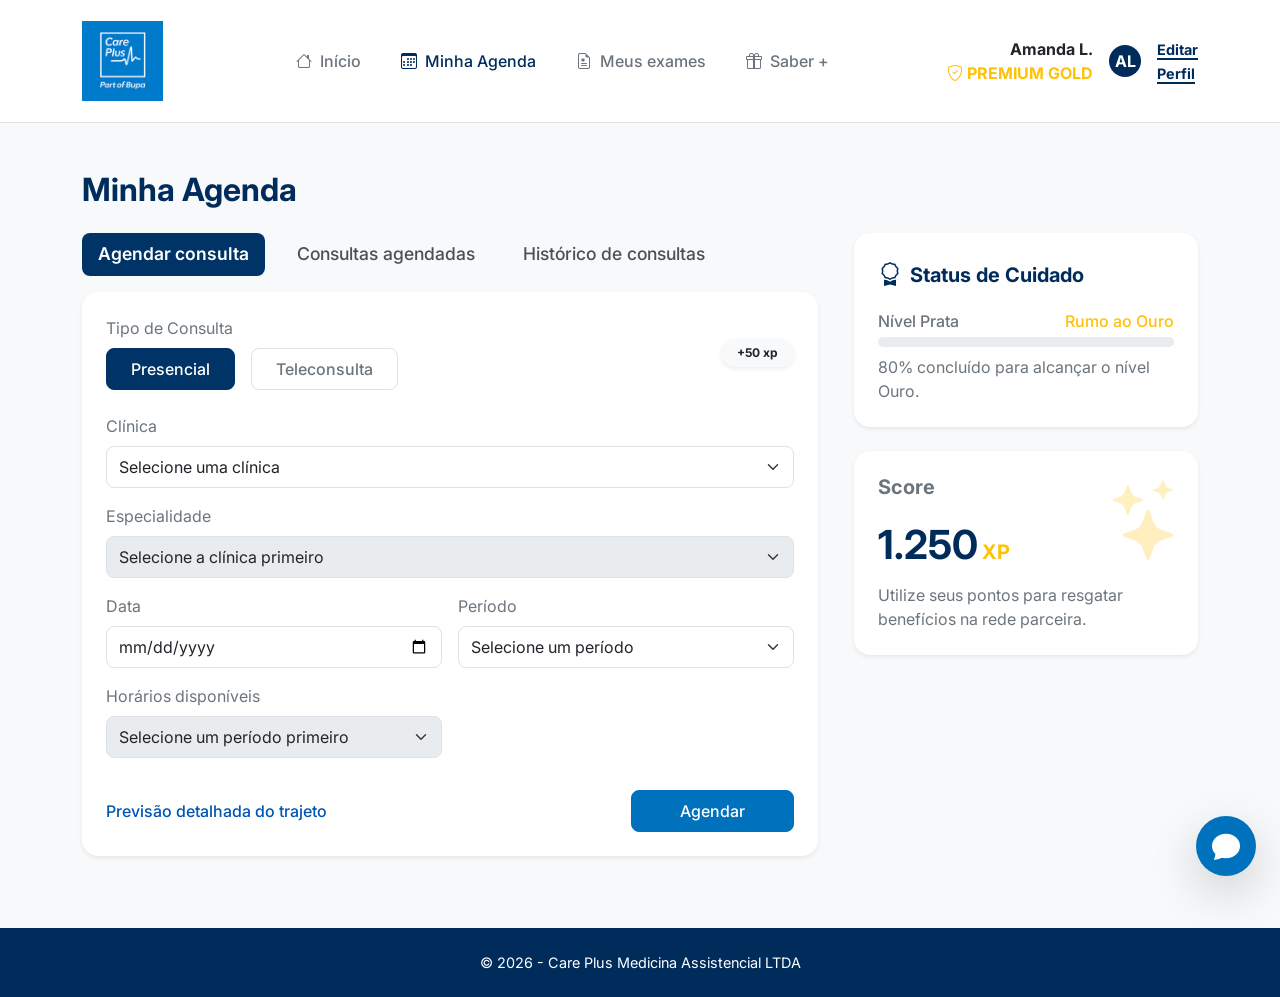
==== commit 769d0086: "troca imagem logo e adiçao footer" ====
--- a/agenda.html
+++ b/agenda.html
@@ -14,15 +14,7 @@
     <nav class="navbar navbar-expand-lg navbar-light bg-white border-bottom py-3">
         <div class="container">
             <a class="navbar-brand d-flex align-items-center" href="index.html">
-                <svg xmlns="http://www.w3.org/2000/svg" viewBox="0 0 400 140" height="55">
-                    <g fill="#0071bc">
-                        <rect x="0" y="10" width="120" height="120" rx="16" />
-                        <path d="M 0 75 Q 15 75 30 60 L 45 115 L 75 35 L 90 85 Q 105 75 120 75" fill="none" stroke="#ffffff" stroke-width="6" stroke-linecap="round" stroke-linejoin="round" />
-                        <text x="140" y="55" font-family="'Inter', sans-serif" font-size="52" font-weight="700">Care Plus</text>
-                        <text x="140" y="105" font-family="'Inter', sans-serif" font-size="52" font-weight="700">Clinic</text>
-                        <text x="140" y="130" font-family="'Inter', sans-serif" font-size="22" font-weight="600" font-style="italic">Part of Bupa</text>
-                    </g>
-                </svg>
+                <img src="img/logo.png" alt="Care Plus Logo" height="80" class="d-inline-block align-text-top">
             </a>
             <button class="navbar-toggler" type="button" data-bs-toggle="collapse" data-bs-target="#navbarNav">
                 <span class="navbar-toggler-icon"></span>
@@ -77,12 +69,12 @@
                     <button class="btn tab-btn" id="tab-historico">Histórico de consultas</button>
                 </div>
                 <div class="card border-0 shadow-sm rounded-4 p-4 mb-4 tab-content-panel active" id="content-agendar">
-                    <div class="mb-4 d-flex justify-content-between align-items-center">
+                    <div class="mb-4 d-flex justify-content-between align-items-center flex-wrap gap-2">
                         <div>
                             <label class="form-label text-secondary mb-2">Tipo de Consulta</label>
-                            <div class="d-flex gap-3">
-                                <button type="button" id="btn-tipo-presencial" class="btn px-4 py-2 fw-medium rounded-3 btn-presencial-active">Presencial</button>
-                                <button type="button" id="btn-tipo-teleconsulta" class="btn px-4 py-2 fw-medium rounded-3 btn-teleconsulta-inactive">Teleconsulta</button>
+                            <div class="d-flex gap-3 flex-wrap">
+                                <button type="button" id="btn-tipo-presencial" class="btn px-2 px-md-4 py-2 fw-medium rounded-3 btn-presencial-active">Presencial</button>
+                                <button type="button" id="btn-tipo-teleconsulta" class="btn px-2 px-md-4 py-2 fw-medium rounded-3 btn-teleconsulta-inactive">Teleconsulta</button>
                             </div>
                         </div>
                         <span class="badge bg-light text-dark px-3 py-2 rounded-pill shadow-sm text-sm">+50 xp</span>
@@ -111,12 +103,6 @@
                             <input type="date" id="input-data" class="form-control rounded-3 py-2 border-input-custom">
                         </div>
                         <div class="col-md-6">
-                            <label class="form-label text-secondary">Horários disponíveis</label>
-                            <select id="select-horario" class="form-select rounded-3 py-2 border-input-custom">
-                                <option selected disabled>Selecione um período primeiro</option>
-                            </select>
-                        </div>
-                        <div class="col-md-6">
                             <label class="form-label text-secondary">Período</label>
                             <select id="select-periodo" class="form-select rounded-3 py-2 border-input-custom">
                                 <option selected disabled>Selecione um período</option>
@@ -124,8 +110,14 @@
                                 <option value="Tarde">Tarde</option>
                             </select>
                         </div>
-                    </div>
-                    <div class="d-flex justify-content-between align-items-center mt-2">
+                        <div class="col-md-6">
+                            <label class="form-label text-secondary">Horários disponíveis</label>
+                            <select id="select-horario" class="form-select rounded-3 py-2 border-input-custom">
+                                <option selected disabled>Selecione um período primeiro</option>
+                            </select>
+                        </div>
+                    </div>
+                    <div class="d-flex justify-content-between align-items-center flex-wrap gap-3 mt-2">
                         <a href="#" class="text-link text-decoration-none fw-medium">Previsão detalhada do trajeto</a>
                         <button id="btn-agendar" type="button" class="btn btn-brand-primary px-5 py-2 fw-medium rounded-3" data-bs-toggle="modal" data-bs-target="#confirmacaoModal">
                             Agendar
@@ -200,7 +192,7 @@
                     </div>
                     <p class="text-secondary mb-0 text-xs-alt">80% concluído para alcançar o nível Ouro.</p>
                 </div>
-                <div class="card border-0 shadow-sm rounded-4 p-4 position-relative overflow-hidden">
+                <div class="card border-0 shadow-sm rounded-4 p-4 position-relative overflow-hidden" style="cursor: pointer;" onclick="window.location.href='recompensas.html'">
                     <h5 class="fw-bold mb-3 text-secondary">Score</h5>
                     <div class="d-flex align-items-baseline mb-2">
                         <span class="fw-bold me-1 score-value">1.250</span>
@@ -227,7 +219,7 @@
                     <p class="text-secondary fs-5 mb-4" id="modal-mensagem">
                         Confirma o agendamento da consulta de <strong id="modal-especialidade">Clínica Geral</strong>, no horário <strong id="modal-horario">selecionado</strong> com o(a) doutor(a) na clínica <strong id="modal-clinica">indicada</strong>?
                     </p>
-                    <div class="d-flex justify-content-center gap-3">
+                    <div class="d-flex gap-3 justify-content-center flex-wrap">
                         <button type="button" class="btn btn-outline-secondary px-4 py-2 rounded-3 fw-medium" data-bs-dismiss="modal">Não confirmo</button>
                         <button type="button" class="btn btn-primary px-4 py-2 rounded-3 fw-medium" data-bs-dismiss="modal" onclick="confirmarAgendamento()">Confirmo</button>
                     </div>
@@ -252,6 +244,9 @@
             </div>
         </div>
     </div>
+    <footer class="custom-footer">
+        © 2026 - Care Plus Medicina Assistencial LTDA
+    </footer>
     <script src="https://cdn.jsdelivr.net/npm/bootstrap@5.3.0/dist/js/bootstrap.bundle.min.js"></script>
     <script src="js/global.js"></script>
     <script src="js/agenda.js"></script>
--- a/css/global.css
+++ b/css/global.css
@@ -9,10 +9,38 @@
     --success-green: #198754;
     --warning-yellow: #ffc107;
 }
+html, body {
+    overflow-x: hidden !important;
+    max-width: 100vw !important;
+    width: 100% !important;
+    position: relative;
+    margin: 0;
+    padding: 0;
+}
+
+img, svg {
+    max-width: 100%;
+}
+
 body {
     font-family: 'Inter', sans-serif;
     background-color: var(--light-gray) !important;
     color: #333;
+    word-wrap: break-word;
+    overflow-wrap: break-word;
+}
+
+/* Utilitários mobile first */
+@media (max-width: 768px) {
+    .container {
+        overflow-x: hidden !important;
+    }
+    .d-flex.flex-wrap-md-down {
+        flex-wrap: wrap !important;
+    }
+    .gap-md-down-2 {
+        gap: 0.5rem !important;
+    }
 }
 .text-primary { color: var(--primary-color) !important; }
 .bg-primary { background-color: var(--primary-color) !important; }
@@ -47,4 +75,13 @@
 }
 .navbar-nav .nav-link.active {
     color: var(--primary-color) !important;
+}
+
+.custom-footer {
+    background-color: var(--primary-color);
+    color: white;
+    padding: 1.5rem 0;
+    text-align: center;
+    font-size: 0.9rem;
+    margin-top: auto;
 }
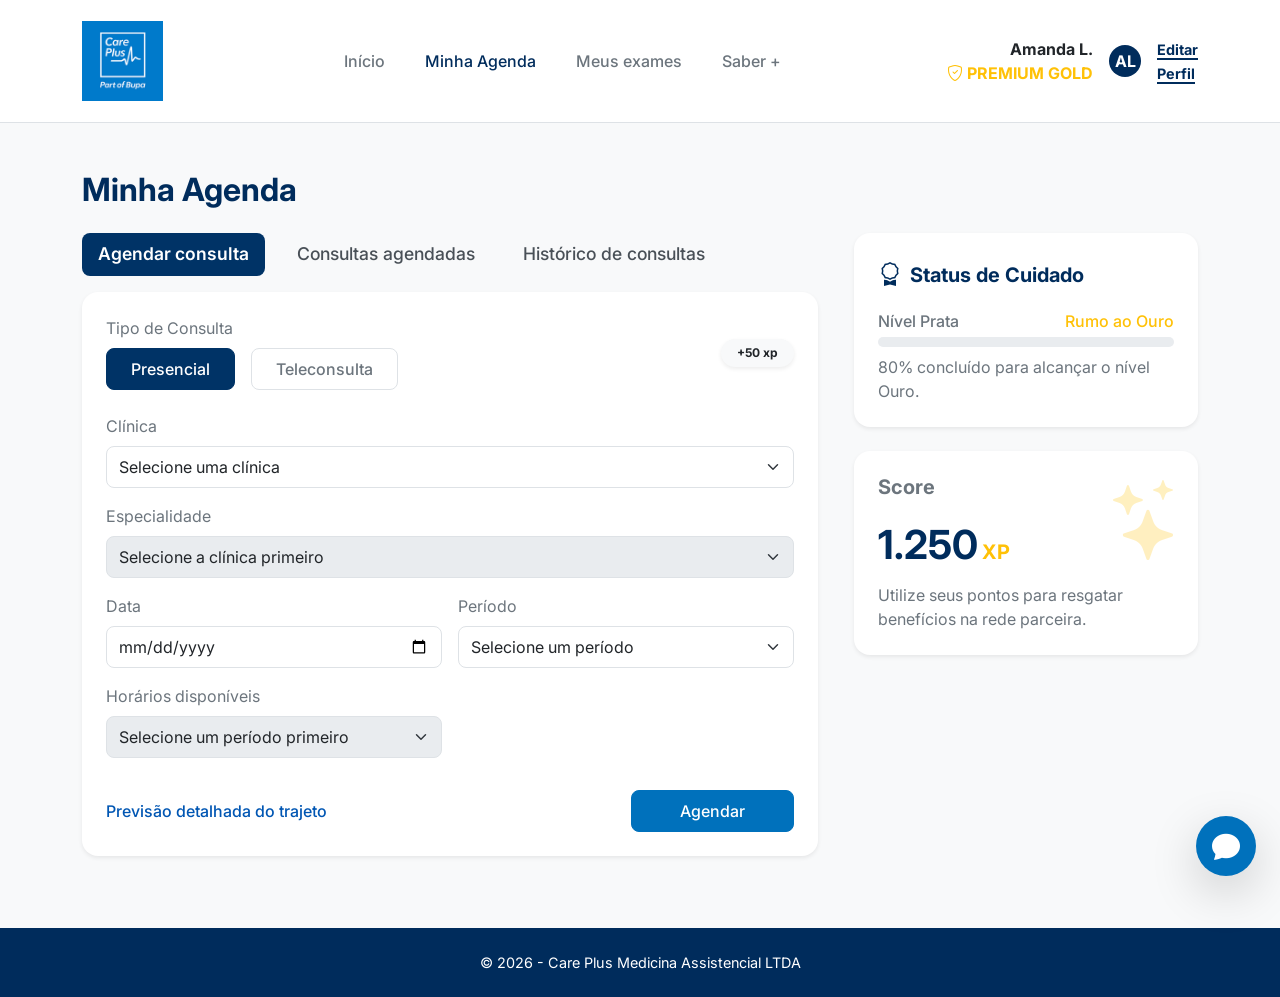
==== commit 4b1e493e: "fix: remove navbar icons and fix footer overlap on index page" ====
--- a/agenda.html
+++ b/agenda.html
@@ -23,22 +23,22 @@
                 <ul class="navbar-nav mx-auto">
                     <li class="nav-item me-4">
                         <a class="nav-link fw-medium text-secondary d-flex align-items-center" href="index.html">
-                            <i class="bi bi-house me-2"></i> Início
+                            Início
                         </a>
                     </li>
                     <li class="nav-item me-4">
                         <a class="nav-link active fw-medium text-dark d-flex align-items-center" href="agenda.html">
-                            <i class="bi bi-calendar3 me-2"></i> Minha Agenda
+                            Minha Agenda
                         </a>
                     </li>
                     <li class="nav-item me-4">
                         <a class="nav-link fw-medium text-secondary d-flex align-items-center" href="exames.html">
-                            <i class="bi bi-file-earmark-medical me-2"></i> Meus exames
+                            Meus exames
                         </a>
                     </li>
                     <li class="nav-item">
                         <a class="nav-link fw-medium text-secondary d-flex align-items-center" href="saber.html">
-                            <i class="bi bi-gift me-2"></i> Saber +
+                            Saber +
                         </a>
                     </li>
                 </ul>
--- a/css/global.css
+++ b/css/global.css
@@ -9,11 +9,13 @@
     --success-green: #198754;
     --warning-yellow: #ffc107;
 }
+html {
+    height: 100%;
+}
 html, body {
     overflow-x: hidden !important;
     max-width: 100vw !important;
     width: 100% !important;
-    position: relative;
     margin: 0;
     padding: 0;
 }
@@ -28,6 +30,10 @@
     color: #333;
     word-wrap: break-word;
     overflow-wrap: break-word;
+    min-height: 100vh;
+    display: flex;
+    flex-direction: column;
+    position: relative;
 }
 
 /* Utilitários mobile first */
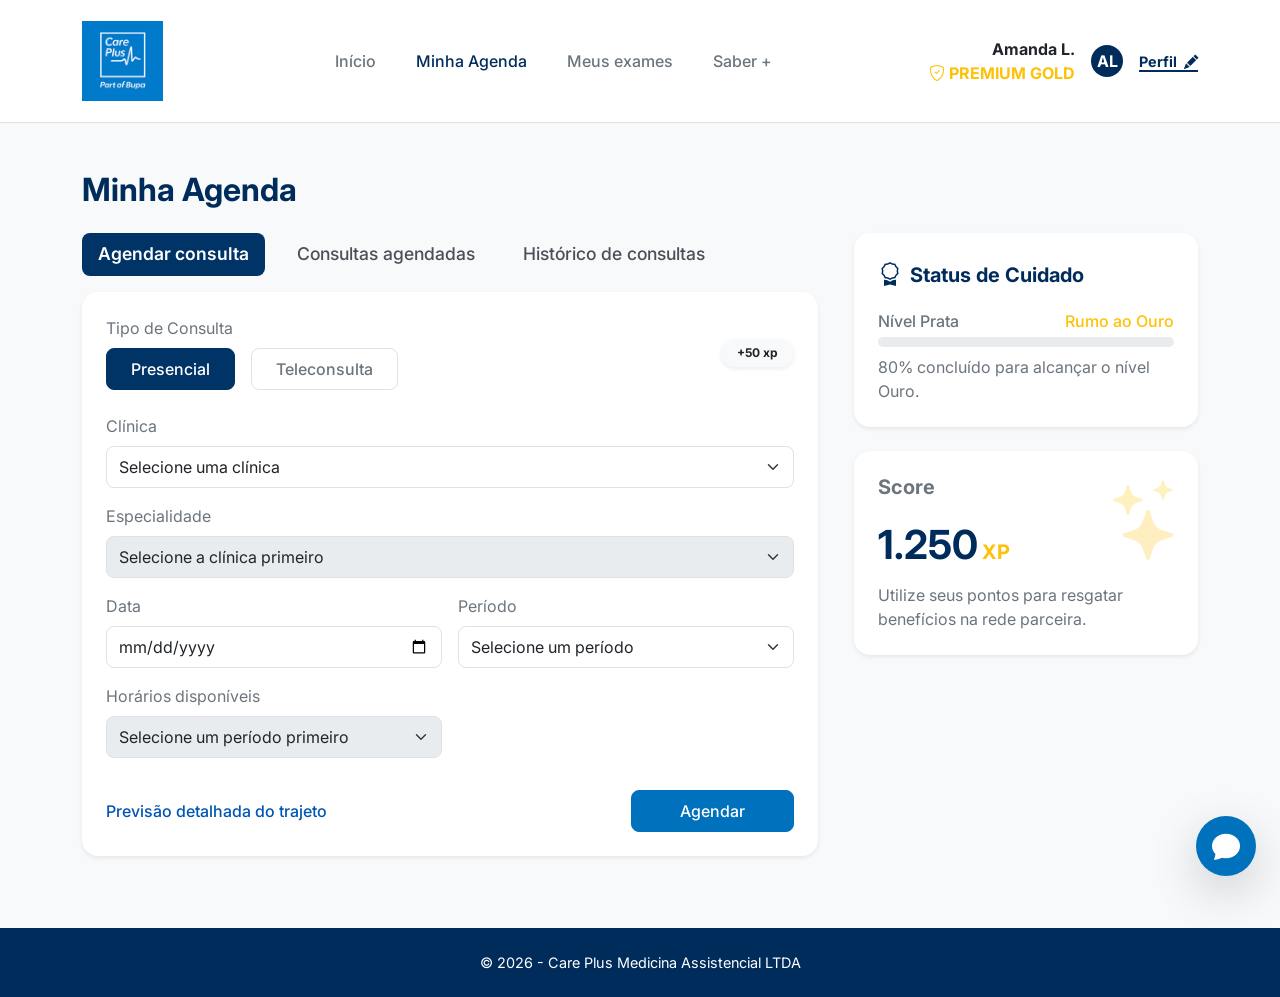
==== commit 0a5a1e1b: "style: change Editar Perfil to Perfil with pencil icon in navbar" ====
--- a/agenda.html
+++ b/agenda.html
@@ -53,7 +53,7 @@
                         AL
                     </div>
                     <div class="ms-3">
-                        <a href="cadastro.html" class="link-edit-profile">Editar<br>Perfil</a>
+                        <a href="cadastro.html" class="link-edit-profile">Perfil <i class="bi bi-pencil-fill ms-1"></i></a>
                     </div>
                 </div>
             </div>
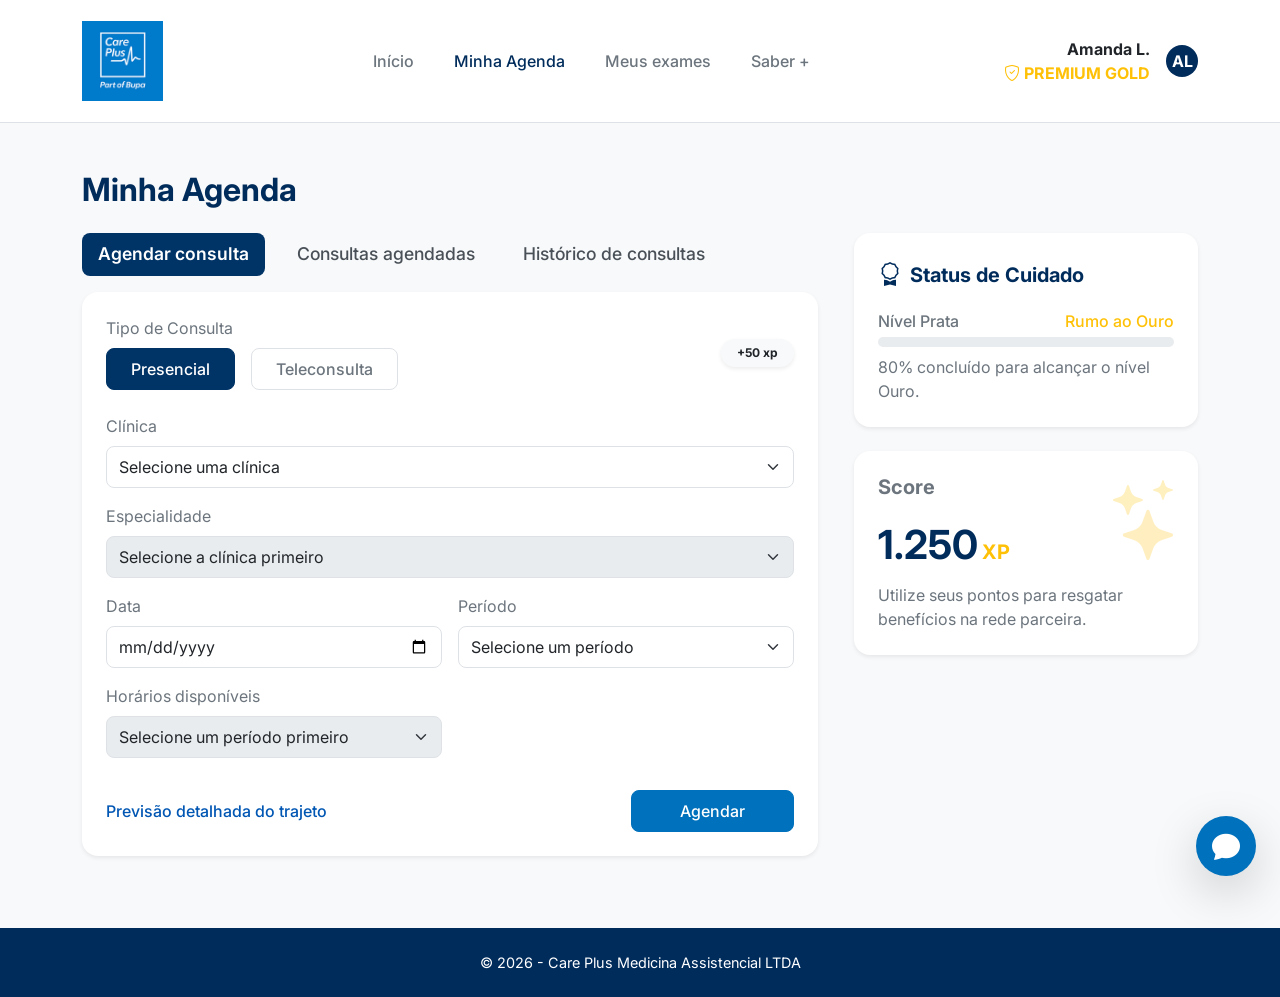
==== commit b7fe5c3f: "style: remove word Perfil and pencil icon, make avatar a clickable profile link" ====
--- a/agenda.html
+++ b/agenda.html
@@ -49,12 +49,11 @@
                             <i class="bi bi-shield-check me-1"></i> PREMIUM GOLD
                         </div>
                     </div>
-                    <div class="avatar avatar-sm bg-primary text-white rounded-circle d-flex justify-content-center align-items-center fw-bold">
-                        AL
-                    </div>
-                    <div class="ms-3">
-                        <a href="cadastro.html" class="link-edit-profile">Perfil <i class="bi bi-pencil-fill ms-1"></i></a>
-                    </div>
+                    <a href="cadastro.html" class="text-decoration-none" title="Ver Perfil">
+                        <div class="avatar avatar-sm bg-primary text-white rounded-circle d-flex justify-content-center align-items-center fw-bold">
+                            AL
+                        </div>
+                    </a>
                 </div>
             </div>
         </div>
--- a/css/agenda.css
+++ b/css/agenda.css
@@ -57,7 +57,6 @@
 .link-edit-profile {
     color: var(--primary-color);
     font-size: 0.9rem;
-    border-bottom: 2px solid var(--primary-color);
     text-decoration: none;
     font-weight: bold;
 }
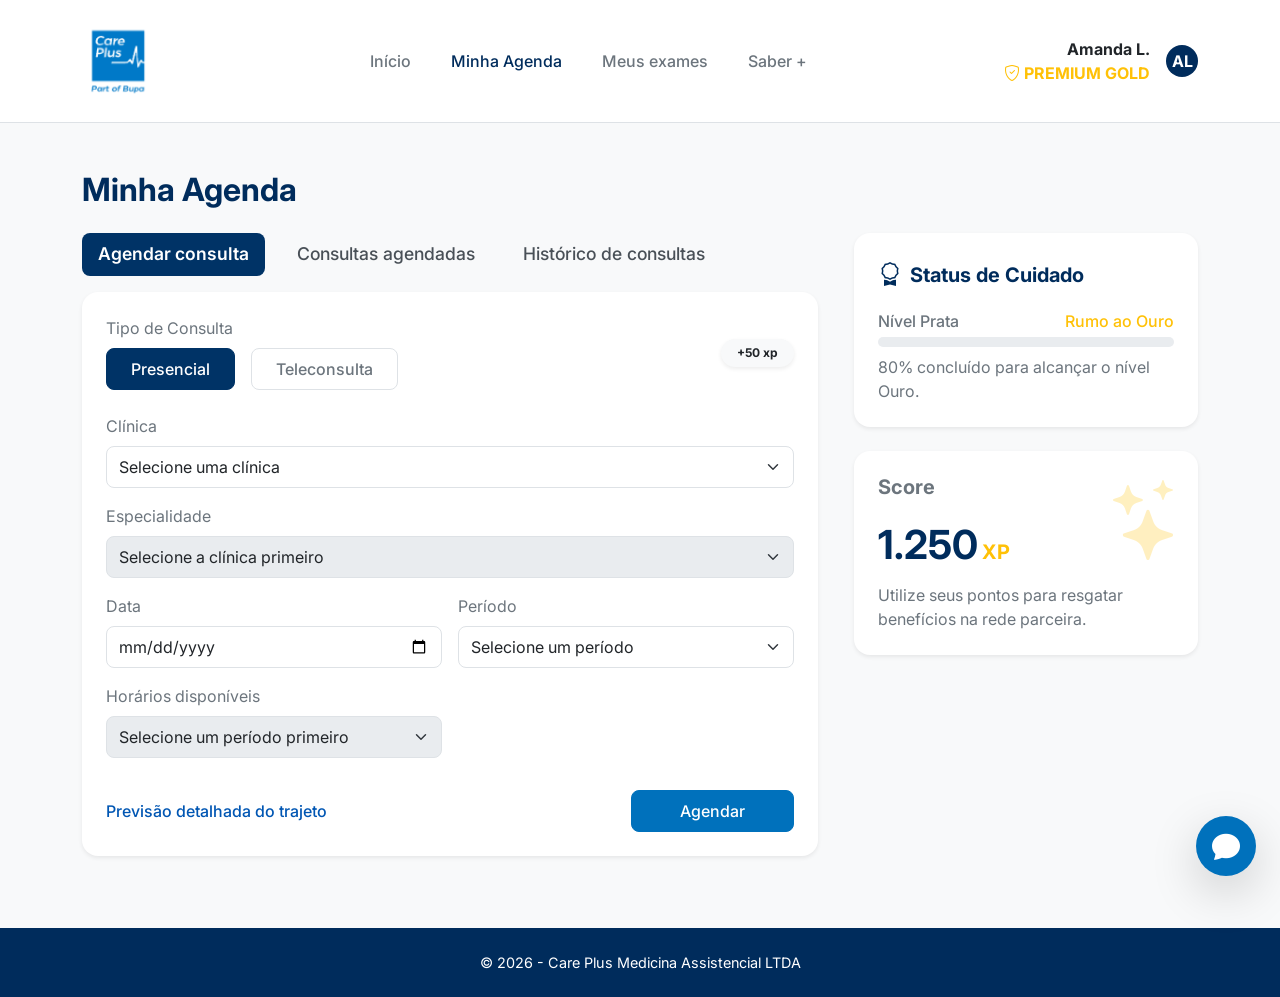
==== commit 2e29a6a3: "feat: add comprehensive appointment history with automatic sorting by date" ====
--- a/agenda.html
+++ b/agenda.html
@@ -147,33 +147,8 @@
                 </div>
                 <div class="card border-0 shadow-sm rounded-4 p-4 mb-4 tab-content-panel d-none" id="content-historico">
                     <p class="text-secondary mb-3">Consultas anteriores</p>
-                    <div class="border rounded-4 p-3 mb-3">
-                        <h6 class="fw-bold mb-2 text-brand-primary">Clínica Geral com Dra. Ana</h6>
-                        <div class="d-flex justify-content-between align-items-end flex-wrap gap-2">
-                            <div class="d-flex gap-4 text-secondary font-sm">
-                                <span class="d-flex align-items-center">
-                                    <i class="bi bi-calendar3 me-1"></i> 10 de Jan 2026
-                                </span>
-                                <span class="d-flex align-items-center">
-                                    <i class="bi bi-geo-alt me-1"></i> Bem Estar Clínica
-                                </span>
-                            </div>
-                            <span class="badge bg-success text-white rounded-pill px-3 py-1">Realizada</span>
-                        </div>
-                    </div>
-                    <div class="border rounded-4 p-3">
-                        <h6 class="fw-bold mb-2 text-brand-primary">Dermatologia com Dr. Carlos</h6>
-                        <div class="d-flex justify-content-between align-items-end flex-wrap gap-2">
-                            <div class="d-flex gap-4 text-secondary font-sm">
-                                <span class="d-flex align-items-center">
-                                    <i class="bi bi-calendar3 me-1"></i> 15 de Nov 2025
-                                </span>
-                                <span class="d-flex align-items-center">
-                                    <i class="bi bi-geo-alt me-1"></i> Vida Plus
-                                </span>
-                            </div>
-                            <span class="badge bg-success text-white rounded-pill px-3 py-1">Realizada</span>
-                        </div>
+                    <div id="listaHistoricoConsultas">
+                        <!-- Renderizado dinamicamente pelo JS -->
                     </div>
                 </div>
             </div>
